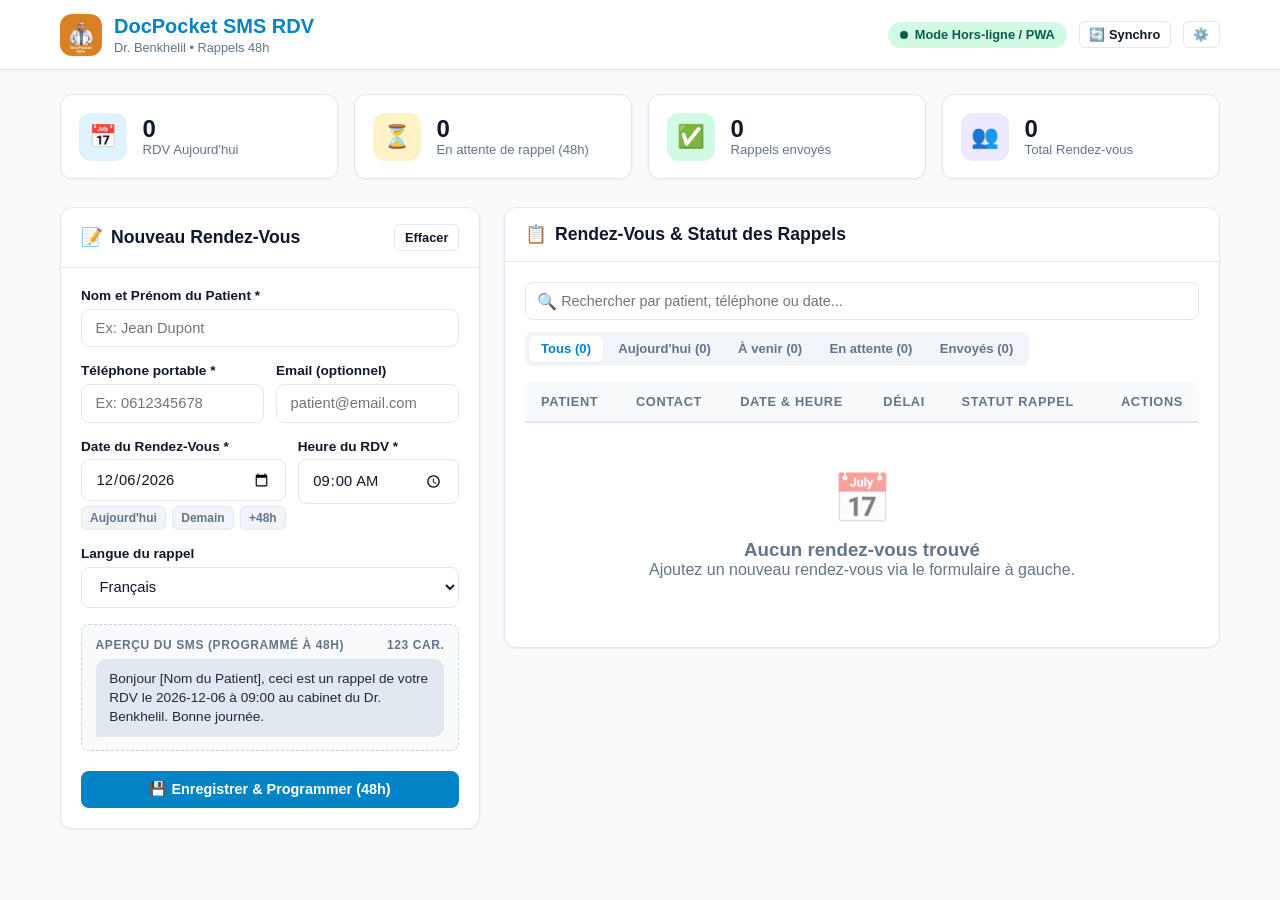
==== index.html @ 9a2cc33a "Initial commit: Progressive Web App (PWA) DocPocket SMS RDV" ====
<!DOCTYPE html>
<html lang="fr">
<head>
  <meta charset="UTF-8">
  <meta name="viewport" content="width=device-width, initial-scale=1.0, maximum-scale=1.0, user-scalable=no">
  <title>DocPocket SMS RDV - Application Médicale</title>
  
  <!-- PWA Meta Tags -->
  <link rel="manifest" href="manifest.json">
  <meta name="theme-color" content="#0284c7">
  <meta name="mobile-web-app-capable" content="yes">
  <meta name="application-name" content="DocPocket SMS RDV">
  <meta name="apple-mobile-web-app-capable" content="yes">
  <meta name="apple-mobile-web-app-status-bar-style" content="default">
  <meta name="apple-mobile-web-app-title" content="SMS RDV">
  <link rel="apple-touch-icon" href="icons/apple-touch-icon.png">
  <link rel="icon" type="image/png" href="favicon.png">

  <link rel="stylesheet" href="styles.css">
</head>
<body>

  <!-- Header -->
  <header>
    <div class="header-container">
      <a href="#" class="brand">
        <img src="icons/icon-192.png" alt="DocPocket" class="brand-icon">
        <div class="brand-text">
          <h1>DocPocket SMS RDV</h1>
          <span id="header-doctor-name">Cabinet Médical • Rappels 48h</span>
        </div>
      </a>

      <div class="header-actions">
        <div id="status-pill" class="status-pill" title="Cliquez pour changer le mode de connexion">
          <span class="status-dot"></span>
          <span id="status-text">Mode Local</span>
        </div>

        <button id="btn-install-pwa" class="btn btn-sm btn-install" style="display: none;">
          📲 Installer l'App
        </button>

        <button id="btn-sync" class="btn btn-sm btn-secondary" title="Synchroniser avec le serveur PC">
          🔄 Synchro
        </button>

        <button id="btn-open-settings" class="btn btn-sm btn-secondary" title="Paramètres">
          ⚙️
        </button>
      </div>
    </div>
  </header>

  <!-- Main Content -->
  <main>
    <!-- Install Banner (shown on mobile/desktop when PWA installable) -->
    <div id="install-banner" class="install-banner">
      <div class="install-banner-text">
        <h4>Installer DocPocket SMS RDV sur votre écran d'accueil</h4>
        <p>Accédez instantanément à la gestion de vos rendez-vous, même hors connexion.</p>
      </div>
      <button id="banner-install-btn" class="btn btn-sm btn-secondary" style="background: white; color: var(--primary);">
        Installer
      </button>
    </div>

    <!-- Stats Dashboard -->
    <section class="stats-grid">
      <div class="stat-card">
        <div class="stat-icon blue">📅</div>
        <div class="stat-data">
          <h3 id="stat-today">0</h3>
          <p>RDV Aujourd'hui</p>
        </div>
      </div>

      <div class="stat-card">
        <div class="stat-icon yellow">⏳</div>
        <div class="stat-data">
          <h3 id="stat-pending">0</h3>
          <p>En attente de rappel (48h)</p>
        </div>
      </div>

      <div class="stat-card">
        <div class="stat-icon green">✅</div>
        <div class="stat-data">
          <h3 id="stat-sent">0</h3>
          <p>Rappels envoyés</p>
        </div>
      </div>

      <div class="stat-card">
        <div class="stat-icon purple">👥</div>
        <div class="stat-data">
          <h3 id="stat-total">0</h3>
          <p>Total Rendez-vous</p>
        </div>
      </div>
    </section>

    <!-- Content Grid: Form + Appointments List -->
    <div class="content-grid">
      
      <!-- Appointment Form -->
      <section class="card">
        <div class="card-header">
          <h2 class="card-title" id="form-title">
            <span>📝</span> Nouveau Rendez-Vous
          </h2>
          <button id="btn-reset-form" class="btn btn-sm btn-secondary" type="button">Effacer</button>
        </div>
        <div class="card-body">
          <form id="appointment-form">
            <input type="hidden" id="edit-id" value="">

            <div class="form-group">
              <label for="patient-name">Nom et Prénom du Patient *</label>
              <input type="text" id="patient-name" required placeholder="Ex: Jean Dupont">
            </div>

            <div class="form-row">
              <div class="form-group">
                <label for="patient-phone">Téléphone portable *</label>
                <input type="tel" id="patient-phone" required placeholder="Ex: 0612345678">
              </div>

              <div class="form-group">
                <label for="patient-email">Email (optionnel)</label>
                <input type="email" id="patient-email" placeholder="patient@email.com">
              </div>
            </div>

            <div class="form-row">
              <div class="form-group">
                <label for="appointment-date">Date du Rendez-Vous *</label>
                <input type="date" id="appointment-date" required>
                <div class="quick-dates">
                  <button type="button" class="quick-date-btn" data-days="0">Aujourd'hui</button>
                  <button type="button" class="quick-date-btn" data-days="1">Demain</button>
                  <button type="button" class="quick-date-btn" data-days="2">+48h</button>
                </div>
              </div>

              <div class="form-group">
                <label for="appointment-time">Heure du RDV *</label>
                <input type="time" id="appointment-time" required value="09:00">
              </div>
            </div>

            <div class="form-group">
              <label for="sms-language">Langue du rappel</label>
              <select id="sms-language">
                <option value="fr" selected>Français</option>
                <option value="ar">Arabe (العربية)</option>
                <option value="en">Anglais (English)</option>
              </select>
            </div>

            <!-- Live SMS Preview -->
            <div class="sms-preview-card">
              <div class="sms-preview-header">
                <span>Aperçu du SMS (programmé à 48h)</span>
                <span id="sms-char-count">0 car.</span>
              </div>
              <div id="sms-preview-text" class="sms-preview-text">
                Chargement de l'aperçu...
              </div>
            </div>

            <div style="margin-top: 1.25rem;">
              <button type="submit" id="btn-submit" class="btn btn-primary" style="width: 100%;">
                💾 Enregistrer & Programmer (48h)
              </button>
            </div>
          </form>
        </div>
      </section>

      <!-- Appointments List & Management -->
      <section class="card">
        <div class="card-header">
          <h2 class="card-title">
            <span>📋</span> Rendez-Vous & Statut des Rappels
          </h2>
        </div>

        <div class="card-body">
          <!-- Filter & Search Bar -->
          <div class="filter-bar">
            <div class="search-box">
              <span class="search-icon">🔍</span>
              <input type="text" id="search-input" placeholder="Rechercher par patient, téléphone ou date...">
            </div>

            <div class="filter-tabs">
              <button class="filter-tab active" data-filter="all">Tous (<span id="count-all">0</span>)</button>
              <button class="filter-tab" data-filter="today">Aujourd'hui (<span id="count-today">0</span>)</button>
              <button class="filter-tab" data-filter="upcoming">À venir (<span id="count-upcoming">0</span>)</button>
              <button class="filter-tab" data-filter="pending">En attente (<span id="count-pending">0</span>)</button>
              <button class="filter-tab" data-filter="sent">Envoyés (<span id="count-sent">0</span>)</button>
            </div>
          </div>

          <!-- Appointments Table -->
          <div class="table-wrapper">
            <table>
              <thead>
                <tr>
                  <th>Patient</th>
                  <th>Contact</th>
                  <th>Date & Heure</th>
                  <th>Délai</th>
                  <th>Statut Rappel</th>
                  <th style="text-align: right;">Actions</th>
                </tr>
              </thead>
              <tbody id="appointments-table-body">
                <!-- Dynamically loaded rows -->
              </tbody>
            </table>

            <div id="empty-state" class="empty-state" style="display: none;">
              <div class="empty-state-icon">📅</div>
              <h3>Aucun rendez-vous trouvé</h3>
              <p>Ajoutez un nouveau rendez-vous via le formulaire à gauche.</p>
            </div>
          </div>
        </div>
      </section>

    </div>
  </main>

  <!-- Settings Modal -->
  <div id="settings-modal" class="modal-overlay">
    <div class="modal-dialog">
      <div class="modal-header">
        <h3 class="card-title"><span>⚙️</span> Paramètres de l'Application</h3>
        <button id="btn-close-settings" class="btn-action" style="font-size: 1.2rem;">&times;</button>
      </div>

      <div class="modal-body">
        <h4 style="margin-bottom: 0.75rem; color: var(--primary);">Synchronisation avec le Cabinet</h4>

        <div class="form-group">
          <label for="sync-mode">Mode de fonctionnement</label>
          <select id="sync-mode">
            <option value="local">Mode Autonome / Hors-ligne (Navigateur & PWA)</option>
            <option value="server">Serveur Local PC / Wi-Fi (API Express)</option>
          </select>
        </div>

        <div class="form-group" id="server-url-group">
          <label for="server-url">Adresse du Serveur PC (API)</label>
          <input type="text" id="server-url" placeholder="ex: http://192.168.1.15:3000 ou http://localhost:3000">
          <small style="color: var(--text-muted); font-size: 0.75rem;">
            Permet de synchroniser les rendez-vous en direct avec l'application PC et le téléphone Android.
          </small>
        </div>

        <hr style="border: 0; border-top: 1px solid var(--border); margin: 1.25rem 0;">

        <h4 style="margin-bottom: 0.75rem; color: var(--primary);">Configuration du Médecin</h4>

        <div class="form-group">
          <label for="setting-doctor-name">Nom du Médecin</label>
          <input type="text" id="setting-doctor-name" placeholder="Dr. ...">
        </div>

        <div class="form-group">
          <label for="setting-reminder-hours">Délai du Rappel SMS (en heures avant le RDV)</label>
          <input type="number" id="setting-reminder-hours" value="48" min="1" max="168">
          <small style="color: var(--text-muted); font-size: 0.75rem;">Par défaut : 48 heures (2 jours avant le rendez-vous).</small>
        </div>

        <hr style="border: 0; border-top: 1px solid var(--border); margin: 1.25rem 0;">

        <h4 style="margin-bottom: 0.75rem; color: var(--primary);">Modèles des SMS</h4>

        <div class="form-group">
          <label for="template-fr">Modèle Français</label>
          <textarea id="template-fr" rows="2" style="font-size: 0.85rem;"></textarea>
        </div>

        <div class="form-group">
          <label for="template-ar" style="direction: rtl;">Modèle Arabe (العربية)</label>
          <textarea id="template-ar" rows="2" style="font-size: 0.85rem; direction: rtl;"></textarea>
        </div>

        <div class="form-group">
          <label for="template-en">Modèle Anglais</label>
          <textarea id="template-en" rows="2" style="font-size: 0.85rem;"></textarea>
        </div>

        <hr style="border: 0; border-top: 1px solid var(--border); margin: 1.25rem 0;">

        <h4 style="margin-bottom: 0.75rem; color: var(--primary);">Sauvegarde & Export</h4>
        <div style="display: flex; gap: 0.5rem; flex-wrap: wrap;">
          <button id="btn-export-json" class="btn btn-sm btn-secondary" type="button">📥 Exporter (JSON)</button>
          <button id="btn-export-csv" class="btn btn-sm btn-secondary" type="button">📊 Exporter (CSV)</button>
          <label class="btn btn-sm btn-secondary" style="cursor: pointer; margin-bottom: 0;">
            📤 Importer (JSON)
            <input type="file" id="file-import-json" accept=".json" style="display: none;">
          </label>
        </div>
      </div>

      <div class="modal-footer">
        <button id="btn-cancel-settings" class="btn btn-secondary">Annuler</button>
        <button id="btn-save-settings" class="btn btn-primary">Enregistrer les Paramètres</button>
      </div>
    </div>
  </div>

  <!-- Toast Notification -->
  <div id="toast">Rendez-vous enregistré avec succès !</div>

  <script src="app.js"></script>
</body>
</html>
---- styles.css ----
:root {
  --primary: #0284c7;
  --primary-hover: #0369a1;
  --primary-light: #e0f2fe;
  --secondary: #0ea5e9;
  --accent: #10b981;
  --accent-light: #d1fae5;
  --danger: #ef4444;
  --danger-light: #fee2e2;
  --warning: #f59e0b;
  --warning-light: #fef3c7;
  --background: #f8fafc;
  --surface: #ffffff;
  --text-main: #0f172a;
  --text-muted: #64748b;
  --border: #e2e8f0;
  --border-focus: #38bdf8;
  --radius-sm: 8px;
  --radius-md: 12px;
  --radius-lg: 16px;
  --shadow-sm: 0 1px 2px 0 rgb(0 0 0 / 0.05);
  --shadow-md: 0 4px 6px -1px rgb(0 0 0 / 0.08), 0 2px 4px -2px rgb(0 0 0 / 0.05);
  --shadow-lg: 0 10px 15px -3px rgb(0 0 0 / 0.08), 0 4px 6px -4px rgb(0 0 0 / 0.03);
}

* {
  box-sizing: border-box;
  margin: 0;
  padding: 0;
  font-family: -apple-system, BlinkMacSystemFont, "Segoe UI", Roboto, Helvetica, Arial, sans-serif;
}

body {
  background-color: var(--background);
  color: var(--text-main);
  min-height: 100vh;
  display: flex;
  flex-direction: column;
}

/* Header */
header {
  background-color: var(--surface);
  border-bottom: 1px solid var(--border);
  position: sticky;
  top: 0;
  z-index: 40;
  box-shadow: var(--shadow-sm);
}

.header-container {
  max-width: 1200px;
  margin: 0 auto;
  padding: 0.85rem 1.25rem;
  display: flex;
  justify-content: space-between;
  align-items: center;
  flex-wrap: wrap;
  gap: 1rem;
}

.brand {
  display: flex;
  align-items: center;
  gap: 0.75rem;
  text-decoration: none;
  color: var(--text-main);
}

.brand-icon {
  width: 42px;
  height: 42px;
  border-radius: var(--radius-md);
  box-shadow: var(--shadow-sm);
}

.brand-text h1 {
  font-size: 1.25rem;
  font-weight: 700;
  color: var(--primary);
  line-height: 1.2;
}

.brand-text span {
  font-size: 0.8rem;
  color: var(--text-muted);
}

.header-actions {
  display: flex;
  align-items: center;
  gap: 0.75rem;
}

.status-pill {
  display: inline-flex;
  align-items: center;
  gap: 0.4rem;
  font-size: 0.8rem;
  font-weight: 600;
  padding: 0.35rem 0.75rem;
  border-radius: 9999px;
  background-color: var(--border);
  color: var(--text-muted);
  cursor: pointer;
  transition: all 0.2s ease;
}

.status-pill.online {
  background-color: var(--accent-light);
  color: #065f46;
}

.status-pill.local {
  background-color: var(--primary-light);
  color: #0369a1;
}

.status-dot {
  width: 8px;
  height: 8px;
  border-radius: 50%;
  background-color: currentColor;
}

/* Buttons */
.btn {
  display: inline-flex;
  align-items: center;
  justify-content: center;
  gap: 0.4rem;
  padding: 0.55rem 1.1rem;
  border-radius: var(--radius-sm);
  font-size: 0.9rem;
  font-weight: 600;
  border: 1px solid transparent;
  cursor: pointer;
  transition: all 0.2s ease;
  user-select: none;
}

.btn-primary {
  background-color: var(--primary);
  color: #ffffff;
}

.btn-primary:hover {
  background-color: var(--primary-hover);
}

.btn-secondary {
  background-color: var(--surface);
  border-color: var(--border);
  color: var(--text-main);
}

.btn-secondary:hover {
  background-color: #f1f5f9;
}

.btn-accent {
  background-color: var(--accent);
  color: #ffffff;
}

.btn-accent:hover {
  background-color: #059669;
}

.btn-danger {
  background-color: var(--danger-light);
  color: #991b1b;
}

.btn-danger:hover {
  background-color: #fecaca;
}

.btn-sm {
  padding: 0.3rem 0.6rem;
  font-size: 0.8rem;
  border-radius: 6px;
}

.btn-icon {
  padding: 0.5rem;
  border-radius: var(--radius-sm);
}

/* Install PWA Button */
.btn-install {
  background: linear-gradient(135deg, #0284c7, #0284c7);
  color: white;
  animation: pulse-soft 2s infinite;
}

@keyframes pulse-soft {
  0%, 100% { opacity: 1; transform: scale(1); }
  50% { opacity: 0.95; transform: scale(1.02); }
}

/* Main Layout */
main {
  max-width: 1200px;
  margin: 1.5rem auto;
  padding: 0 1.25rem;
  flex: 1;
  width: 100%;
}

/* Stats Row */
.stats-grid {
  display: grid;
  grid-template-columns: repeat(auto-fit, minmax(220px, 1fr));
  gap: 1rem;
  margin-bottom: 1.75rem;
}

.stat-card {
  background-color: var(--surface);
  border: 1px solid var(--border);
  border-radius: var(--radius-md);
  padding: 1.1rem;
  display: flex;
  align-items: center;
  gap: 1rem;
  box-shadow: var(--shadow-sm);
}

.stat-icon {
  width: 48px;
  height: 48px;
  border-radius: var(--radius-md);
  display: flex;
  align-items: center;
  justify-content: center;
  font-size: 1.4rem;
}

.stat-icon.blue { background-color: var(--primary-light); color: var(--primary); }
.stat-icon.green { background-color: var(--accent-light); color: var(--accent); }
.stat-icon.yellow { background-color: var(--warning-light); color: var(--warning); }
.stat-icon.purple { background-color: #ede9fe; color: #7c3aed; }

.stat-data h3 {
  font-size: 1.5rem;
  font-weight: 700;
  line-height: 1.1;
}

.stat-data p {
  font-size: 0.82rem;
  color: var(--text-muted);
  font-weight: 500;
}

/* Grid layout for form and list */
.content-grid {
  display: grid;
  grid-template-columns: 420px 1fr;
  gap: 1.5rem;
  align-items: start;
}

@media (max-width: 980px) {
  .content-grid {
    grid-template-columns: 1fr;
  }
}

/* Card */
.card {
  background-color: var(--surface);
  border: 1px solid var(--border);
  border-radius: var(--radius-md);
  box-shadow: var(--shadow-sm);
  overflow: hidden;
}

.card-header {
  padding: 1rem 1.25rem;
  border-bottom: 1px solid var(--border);
  display: flex;
  justify-content: space-between;
  align-items: center;
}

.card-title {
  font-size: 1.1rem;
  font-weight: 700;
  color: var(--text-main);
  display: flex;
  align-items: center;
  gap: 0.5rem;
}

.card-body {
  padding: 1.25rem;
}

/* Forms */
.form-group {
  margin-bottom: 1rem;
}

.form-group label {
  display: block;
  font-size: 0.85rem;
  font-weight: 600;
  margin-bottom: 0.35rem;
  color: var(--text-main);
}

.form-group input,
.form-group select,
.form-group textarea {
  width: 100%;
  padding: 0.65rem 0.85rem;
  border: 1px solid var(--border);
  border-radius: var(--radius-sm);
  font-size: 0.92rem;
  background-color: var(--surface);
  color: var(--text-main);
  transition: border-color 0.2s ease, box-shadow 0.2s ease;
}

.form-group input:focus,
.form-group select:focus,
.form-group textarea:focus {
  outline: none;
  border-color: var(--primary);
  box-shadow: 0 0 0 3px rgba(2, 132, 199, 0.15);
}

.form-row {
  display: grid;
  grid-template-columns: 1fr 1fr;
  gap: 0.75rem;
}

/* Quick Date Selectors */
.quick-dates {
  display: flex;
  gap: 0.4rem;
  margin-top: 0.35rem;
}

.quick-date-btn {
  background-color: #f1f5f9;
  border: 1px solid var(--border);
  border-radius: 6px;
  padding: 0.25rem 0.5rem;
  font-size: 0.75rem;
  font-weight: 600;
  color: var(--text-muted);
  cursor: pointer;
  transition: all 0.15s ease;
}

.quick-date-btn:hover {
  background-color: var(--primary-light);
  color: var(--primary);
  border-color: var(--primary);
}

/* SMS Live Preview */
.sms-preview-card {
  background-color: #f8fafc;
  border: 1px dashed #cbd5e1;
  border-radius: var(--radius-sm);
  padding: 0.85rem;
  margin-top: 0.75rem;
  font-size: 0.85rem;
}

.sms-preview-header {
  display: flex;
  justify-content: space-between;
  font-weight: 600;
  font-size: 0.75rem;
  color: var(--text-muted);
  margin-bottom: 0.4rem;
  text-transform: uppercase;
  letter-spacing: 0.05em;
}

.sms-preview-text {
  background-color: #e2e8f0;
  padding: 0.65rem 0.85rem;
  border-radius: 10px 10px 10px 2px;
  color: #1e293b;
  line-height: 1.4;
  white-space: pre-wrap;
  word-break: break-word;
}

/* Filter Bar */
.filter-bar {
  display: flex;
  justify-content: space-between;
  align-items: center;
  flex-wrap: wrap;
  gap: 0.75rem;
  margin-bottom: 1rem;
}

.search-box {
  position: relative;
  flex: 1;
  min-width: 220px;
}

.search-box input {
  width: 100%;
  padding: 0.6rem 0.85rem 0.6rem 2.2rem;
  border: 1px solid var(--border);
  border-radius: var(--radius-sm);
  font-size: 0.9rem;
}

.search-icon {
  position: absolute;
  left: 0.75rem;
  top: 50%;
  transform: translateY(-50%);
  color: var(--text-muted);
  pointer-events: none;
}

.filter-tabs {
  display: flex;
  background-color: #f1f5f9;
  padding: 0.25rem;
  border-radius: var(--radius-sm);
  gap: 0.2rem;
  overflow-x: auto;
}

.filter-tab {
  padding: 0.35rem 0.75rem;
  border: none;
  background: transparent;
  border-radius: 6px;
  font-size: 0.82rem;
  font-weight: 600;
  color: var(--text-muted);
  cursor: pointer;
  white-space: nowrap;
  transition: all 0.15s ease;
}

.filter-tab.active {
  background-color: var(--surface);
  color: var(--primary);
  box-shadow: var(--shadow-sm);
}

/* Appointments Table */
.table-wrapper {
  overflow-x: auto;
  border-radius: var(--radius-sm);
}

table {
  width: 100%;
  border-collapse: collapse;
  text-align: left;
  font-size: 0.9rem;
}

thead {
  background-color: #f8fafc;
  border-bottom: 2px solid var(--border);
}

th {
  padding: 0.75rem 1rem;
  font-weight: 700;
  color: var(--text-muted);
  font-size: 0.8rem;
  text-transform: uppercase;
  letter-spacing: 0.05em;
}

td {
  padding: 0.85rem 1rem;
  border-bottom: 1px solid var(--border);
  vertical-align: middle;
}

tr:hover td {
  background-color: #f8fafc;
}

.patient-info {
  font-weight: 600;
  color: var(--text-main);
}

.contact-cell a {
  color: var(--primary);
  text-decoration: none;
  display: inline-flex;
  align-items: center;
  gap: 0.3rem;
}

.contact-cell a:hover {
  text-decoration: underline;
}

.datetime-cell {
  line-height: 1.3;
}

.time-badge {
  display: inline-block;
  font-size: 0.75rem;
  font-weight: 600;
  color: var(--primary);
  background-color: var(--primary-light);
  padding: 0.15rem 0.4rem;
  border-radius: 4px;
  margin-top: 0.2rem;
}

/* Status Badges */
.badge {
  display: inline-flex;
  align-items: center;
  gap: 0.3rem;
  padding: 0.25rem 0.6rem;
  border-radius: 9999px;
  font-size: 0.75rem;
  font-weight: 700;
}

.badge-sent {
  background-color: var(--accent-light);
  color: #065f46;
}

.badge-pending {
  background-color: var(--warning-light);
  color: #92400e;
}

.badge-proximity {
  background-color: #e0e7ff;
  color: #3730a3;
}

/* Actions */
.action-buttons {
  display: flex;
  gap: 0.35rem;
}

.btn-action {
  background: transparent;
  border: 1px solid var(--border);
  border-radius: 6px;
  padding: 0.35rem;
  font-size: 0.9rem;
  cursor: pointer;
  color: var(--text-muted);
  transition: all 0.15s ease;
}

.btn-action:hover {
  background-color: #f1f5f9;
  color: var(--text-main);
  border-color: #cbd5e1;
}

.btn-action.delete:hover {
  background-color: var(--danger-light);
  color: var(--danger);
  border-color: #fca5a5;
}

/* Empty State */
.empty-state {
  text-align: center;
  padding: 3rem 1rem;
  color: var(--text-muted);
}

.empty-state-icon {
  font-size: 3rem;
  margin-bottom: 0.75rem;
  opacity: 0.5;
}

/* Modal */
.modal-overlay {
  position: fixed;
  inset: 0;
  background-color: rgba(15, 23, 42, 0.5);
  backdrop-filter: blur(4px);
  z-index: 50;
  display: none;
  align-items: center;
  justify-content: center;
  padding: 1rem;
}

.modal-overlay.open {
  display: flex;
}

.modal-dialog {
  background-color: var(--surface);
  border-radius: var(--radius-lg);
  max-width: 600px;
  width: 100%;
  max-height: 90vh;
  overflow-y: auto;
  box-shadow: var(--shadow-lg);
}

.modal-header {
  padding: 1.25rem 1.5rem;
  border-bottom: 1px solid var(--border);
  display: flex;
  justify-content: space-between;
  align-items: center;
}

.modal-body {
  padding: 1.5rem;
}

.modal-footer {
  padding: 1rem 1.5rem;
  border-top: 1px solid var(--border);
  display: flex;
  justify-content: flex-end;
  gap: 0.75rem;
}

/* Toast */
#toast {
  position: fixed;
  bottom: 1.5rem;
  right: 1.5rem;
  padding: 0.75rem 1.25rem;
  background-color: #0f172a;
  color: #ffffff;
  border-radius: var(--radius-sm);
  font-size: 0.9rem;
  font-weight: 500;
  box-shadow: var(--shadow-lg);
  transform: translateY(100px);
  opacity: 0;
  transition: all 0.3s cubic-bezier(0.16, 1, 0.3, 1);
  z-index: 100;
  display: flex;
  align-items: center;
  gap: 0.5rem;
}

#toast.show {
  transform: translateY(0);
  opacity: 1;
}

#toast.error {
  background-color: var(--danger);
}

#toast.success {
  background-color: #059669;
}

/* Install Prompt Banner */
.install-banner {
  display: none;
  background: linear-gradient(135deg, #0284c7, #0369a1);
  color: white;
  padding: 0.75rem 1.25rem;
  border-radius: var(--radius-md);
  margin-bottom: 1.5rem;
  align-items: center;
  justify-content: space-between;
  gap: 1rem;
  box-shadow: var(--shadow-md);
}

.install-banner.active {
  display: flex;
}

.install-banner-text h4 {
  font-size: 1rem;
  font-weight: 700;
}

.install-banner-text p {
  font-size: 0.82rem;
  opacity: 0.9;
}
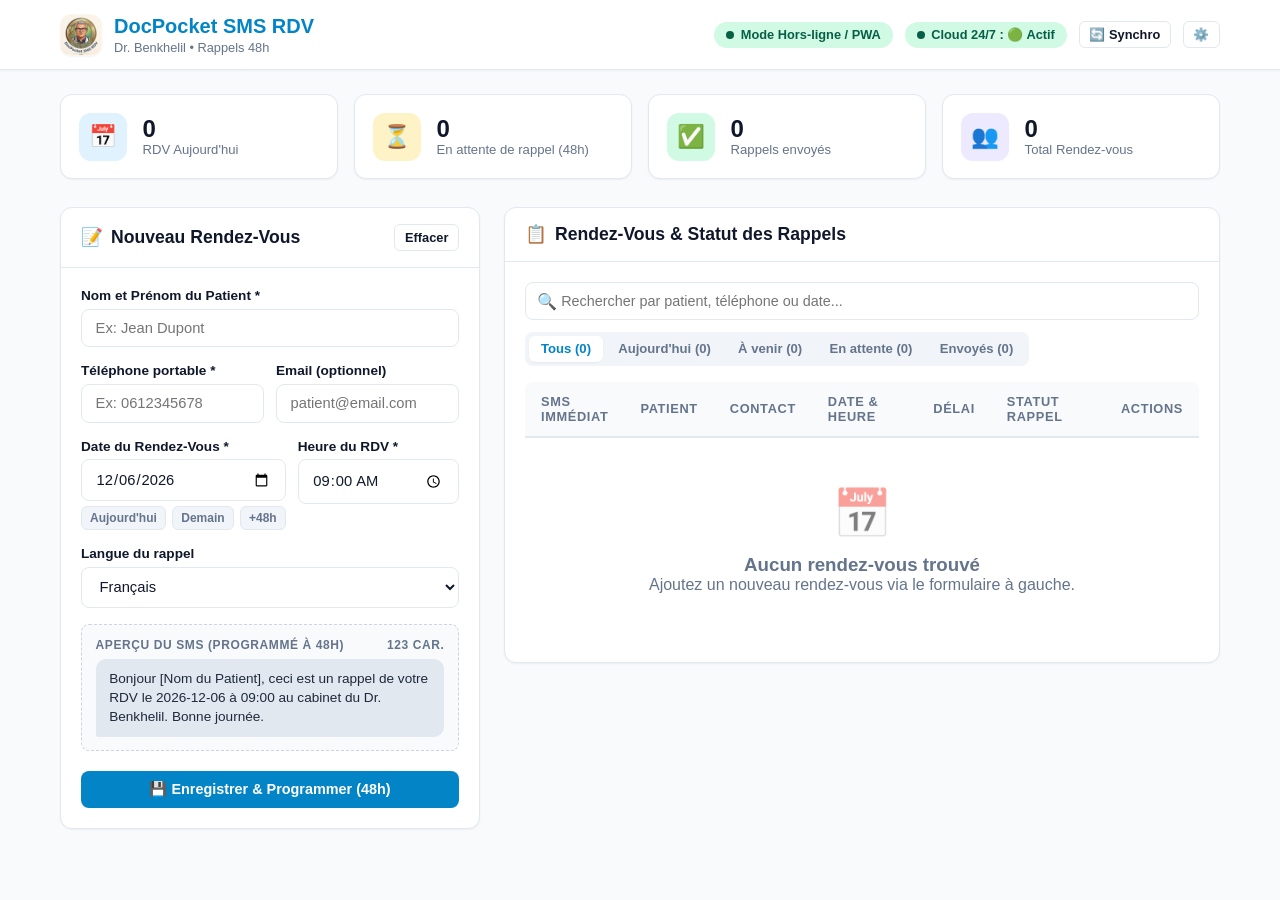
==== commit 45436931: "feat(pwa): Clavier numerique, envoi SMS immediat, statut Cloud 24/7 epure, v2.2.0" ====
--- a/index.html
+++ b/index.html
@@ -37,6 +37,11 @@
           <span id="status-text">Mode Local</span>
         </div>
 
+        <div class="status-pill online" title="Service Réveil Cloud 24/7">
+          <span class="status-dot"></span>
+          <span>Cloud 24/7 : 🟢 Actif</span>
+        </div>
+
         <button id="btn-install-pwa" class="btn btn-sm btn-install" style="display: none;">
           📲 Installer l'App
         </button>
@@ -123,7 +128,7 @@
             <div class="form-row">
               <div class="form-group">
                 <label for="patient-phone">Téléphone portable *</label>
-                <input type="tel" id="patient-phone" required placeholder="Ex: 0612345678">
+                <input type="tel" id="patient-phone" inputmode="numeric" pattern="[0-9]*" required placeholder="Ex: 0612345678">
               </div>
 
               <div class="form-group">
@@ -208,6 +213,7 @@
             <table>
               <thead>
                 <tr>
+                  <th style="width: 90px;">SMS Immédiat</th>
                   <th>Patient</th>
                   <th>Contact</th>
                   <th>Date & Heure</th>
